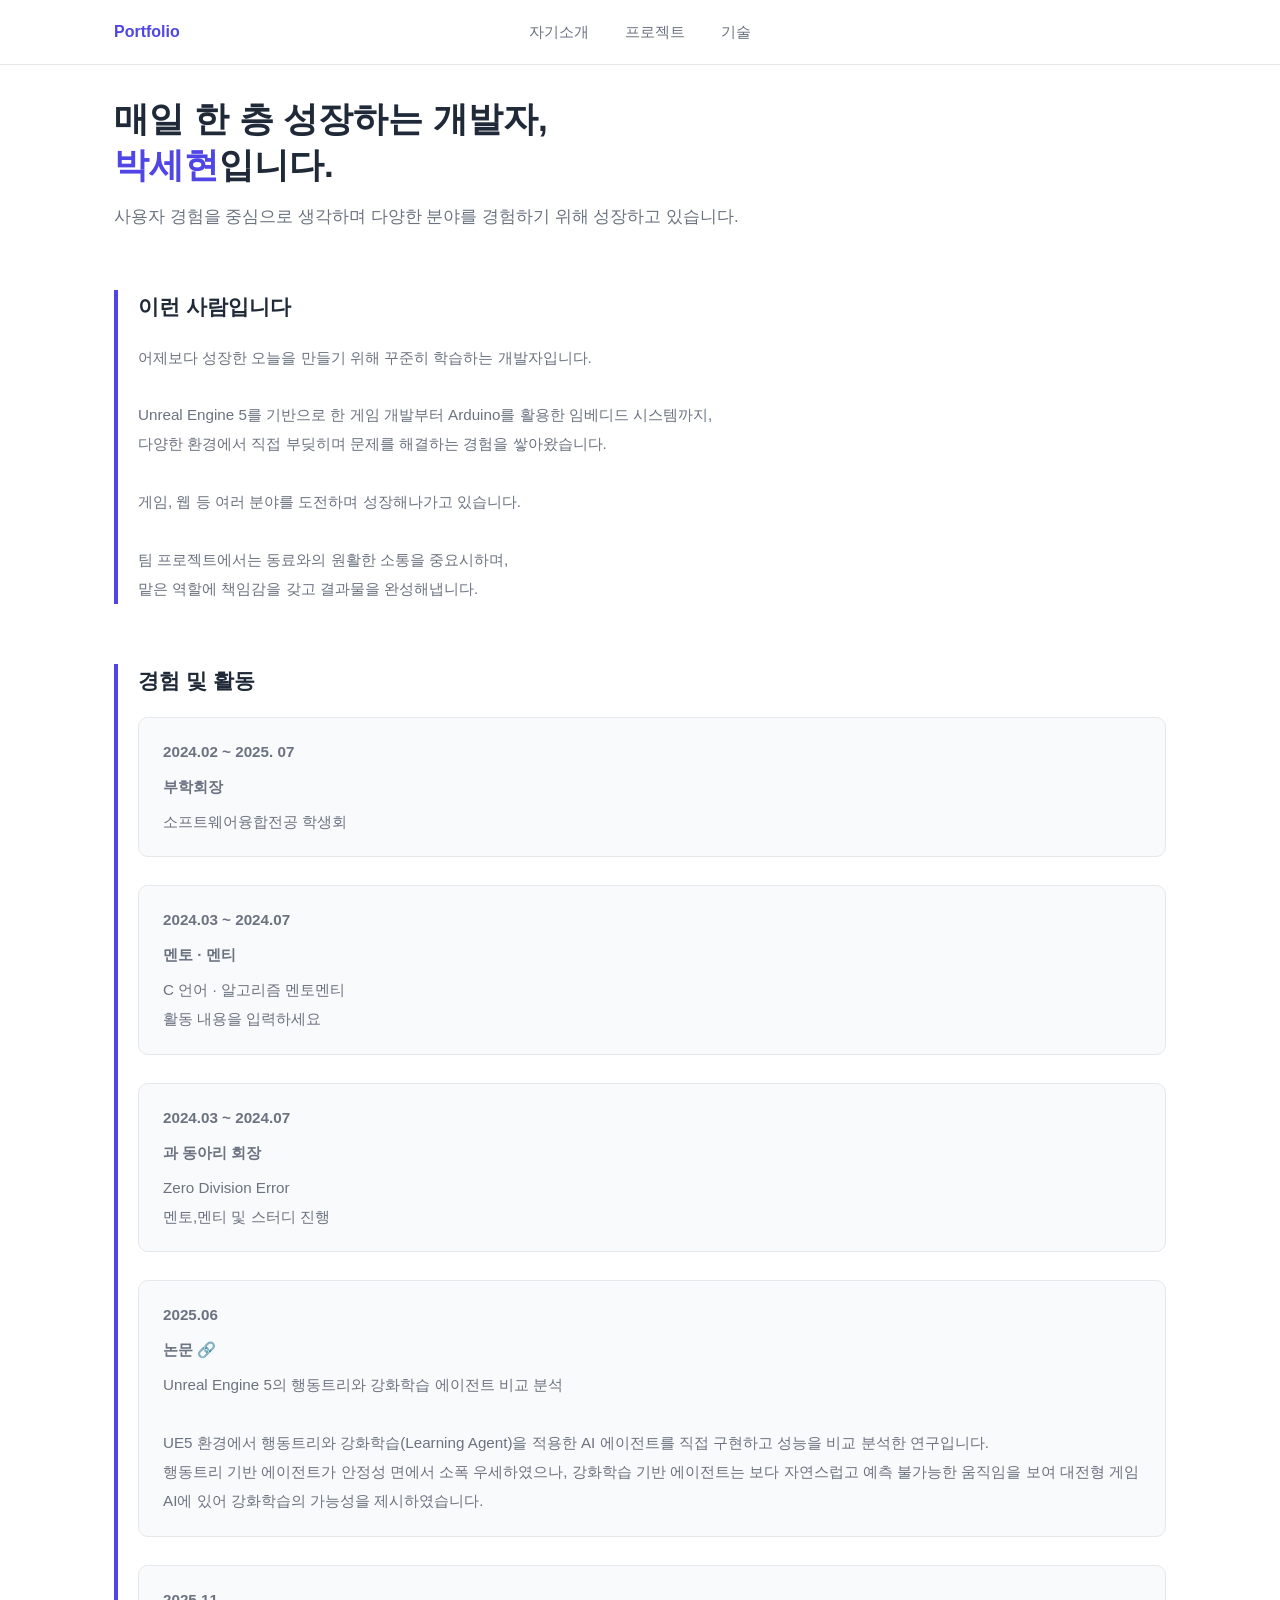
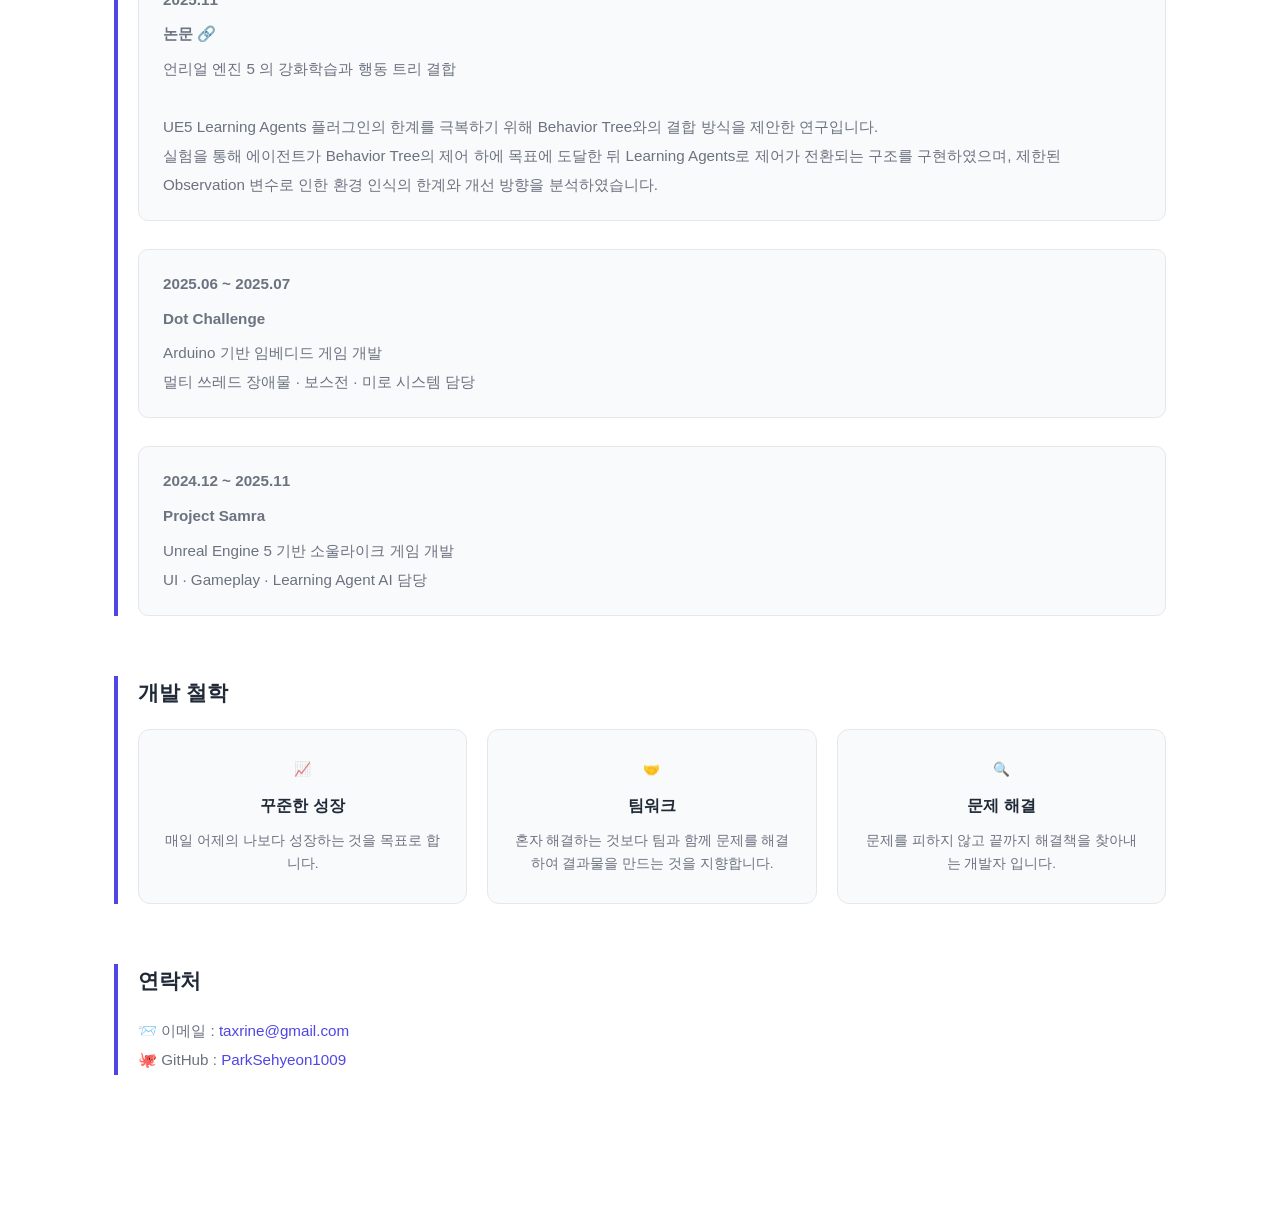
==== html/about.html @ a4ed207d "Add files via upload" ====
<!DOCTYPE html>
<html lang="ko">
<head>
    <meta charset="UTF-8">
    <meta name="viewport" content="width=device-width, initial-scale=1.0">
    <title>자기소개 - Portfolio</title>
    <link rel="stylesheet" href="../css/style.css">
    <link rel="stylesheet" href="../css/about.css">
</head>
<body>

    <!-- 네비게이션 바 -->
    <div id="nav-placeholder"></div>
    <script src="../js/nav.js"></script>

    <!-- 본문 -->
    <main class="page-content">
        <div class="container">

            <!-- 타이틀 -->
            <div class="about-header">
                <h1 class="about-title">매일 한 층 성장하는 개발자,<br><span class="highlight">박세현</span>입니다.</h1>
                <p class="about-subtitle">사용자 경험을 중심으로 생각하며 다양한 분야를 경험하기 위해 성장하고 있습니다.</p>
            </div>

            <!-- 소개 -->
            <div class="about-section">
                <h2>이런 사람입니다</h2>
                <p>
                    어제보다 성장한 오늘을 만들기 위해 꾸준히 학습하는 개발자입니다.<br><br>
                    Unreal Engine 5를 기반으로 한 게임 개발부터 Arduino를 활용한 임베디드 시스템까지,<br>
                    다양한 환경에서 직접 부딪히며 문제를 해결하는 경험을 쌓아왔습니다.<br><br>
                    게임, 웹 등 여러 분야를 도전하며 성장해나가고 있습니다.<br><br>
                    팀 프로젝트에서는 동료와의 원활한 소통을 중요시하며,<br>
                    맡은 역할에 책임감을 갖고 결과물을 완성해냅니다.
                </p>
            </div>

            <!-- 경험 -->
            <div class="about-section">
                <h2>경험 및 활동</h2>
                <div class="timeline">
                    <div class="timeline-item">
                        <p class="timeline-date">2024.02 ~ 2025. 07</p>
                        <p class="timeline-title">부학회장</p>
                        <p class="timeline-desc">소프트웨어융합전공 학생회</p>
                    </div>

                    <div class="timeline-item">
                        <p class="timeline-date">2024.03 ~ 2024.07</p>
                        <p class="timeline-title">멘토 · 멘티</p>
                        <p class="timeline-desc">C 언어 · 알고리즘 멘토멘티<br>활동 내용을 입력하세요</p>
                    </div>

                    <div class="timeline-item">
                        <p class="timeline-date">2024.03 ~ 2024.07</p>
                        <p class="timeline-title">과 동아리 회장</p>
                        <p class="timeline-desc">Zero Division Error<br>멘토,멘티 및 스터디 진행</p>
                    </div>

                    <a href="https://www.dbpia.co.kr/journal/articleDetail?nodeId=NODE12332384" target="_blank" class="timeline-item timeline-link">
                        <p class="timeline-date">2025.06</p>
                        <p class="timeline-title">논문 🔗</p>
                        <p class="timeline-desc">
                            Unreal Engine 5의 행동트리와 강화학습 에이전트 비교 분석<br><br>
                            UE5 환경에서 행동트리와 강화학습(Learning Agent)을 적용한 AI 에이전트를 직접 구현하고 성능을 비교 분석한 연구입니다.<br>
                            행동트리 기반 에이전트가 안정성 면에서 소폭 우세하였으나, 강화학습 기반 에이전트는 보다 자연스럽고 예측 불가능한 움직임을 보여
                            대전형 게임 AI에 있어 강화학습의 가능성을 제시하였습니다.
                        </p>
                    </a>

                    <a href="https://www.dbpia.co.kr/journal/articleDetail?nodeId=NODE12551277" target="_blank" class="timeline-item timeline-link">
                        <p class="timeline-date">2025.11</p>
                        <p class="timeline-title">논문 🔗</p>
                        <p class="timeline-desc">
                            언리얼 엔진 5 의 강화학습과 행동 트리 결합<br><br>
                            UE5 Learning Agents 플러그인의 한계를 극복하기 위해 Behavior Tree와의 결합 방식을 제안한 연구입니다.<br>
                            실험을 통해 에이전트가 Behavior Tree의 제어 하에 목표에 도달한 뒤 Learning Agents로 제어가 전환되는 구조를 구현하였으며,
                            제한된 Observation 변수로 인한 환경 인식의 한계와 개선 방향을 분석하였습니다.
                        </p>
                    </a>

                    <div class="timeline-item">
                        <p class="timeline-date">2025.06 ~ 2025.07</p>
                        <p class="timeline-title">Dot Challenge</p>
                        <p class="timeline-desc">Arduino 기반 임베디드 게임 개발<br>멀티 쓰레드 장애물 · 보스전 · 미로 시스템 담당</p>
                    </div>

                    <div class="timeline-item">
                        <p class="timeline-date">2024.12 ~ 2025.11</p>
                        <p class="timeline-title">Project Samra</p>
                        <p class="timeline-desc">Unreal Engine 5 기반 소울라이크 게임 개발<br>UI · Gameplay · Learning Agent AI 담당</p>
                    </div>

                </div>
            </div>

            <!-- 가치관 -->
            <div class="about-section">
                <h2>개발 철학</h2>
                <div class="philosophy-grid">
                    <div class="philosophy-card">
                        <p class="philosophy-icon">📈</p>
                        <h3>꾸준한 성장</h3>
                        <p>매일 어제의 나보다 성장하는 것을 목표로 합니다.</p>
                    </div>
                    <div class="philosophy-card">
                        <p class="philosophy-icon">🤝</p>
                        <h3>팀워크</h3>
                        <p>혼자 해결하는 것보다 팀과 함께 문제를 해결하여 결과물을 만드는 것을 지향합니다.</p>
                    </div>
                    <div class="philosophy-card">
                        <p class="philosophy-icon">🔍</p>
                        <h3>문제 해결</h3>
                        <p>문제를 피하지 않고 끝까지 해결책을 찾아내는 개발자 입니다.</p>
                    </div>
                </div>
            </div>

            <!-- 연락처 -->
            <div class="about-section">
                <h2>연락처</h2>
                <p>
                    📨 이메일 : <a href="mailto:taxrine@gmail.com">taxrine@gmail.com</a><br>
                    🐙 GitHub : <a href="https://github.com/ParkSehyeon1009?tab=overview&from=2024-12-01&to=2024-12-31" target="_blank">ParkSehyeon1009</a>
                </p>
            </div>

        </div>
    </main>

</body>
</html>
---- css/style.css ----
/* ===== 기본 초기화 ===== */
* {
    margin: 0;
    padding: 0;
    box-sizing: border-box;
}

/* ===== CSS 변수 ===== */
:root {
    --primary: #4f46e5;       /* 포인트 색상 */
    --primary-dark: #3730a3;  /* 버튼 hover 색상 */
    --text: #1f2937;          /* 기본 텍스트 색상 */
    --text-light: #6b7280;    /* 서브 텍스트 색상 */
    --bg: #ffffff;            /* 배경 흰색 */
    --border: #e5e7eb;        /* 테두리 색상 */
}

body {
    font-family: 'Apple SD Gothic Neo', 'Malgun Gothic', sans-serif;
    color: var(--text);
    background-color: var(--bg);
    line-height: 1.6;
}

a {
    text-decoration: none;
    color: inherit;
}

ul {
    list-style: none;
}

/* ===== 로고 ===== */
.logo a {
    color: #4f46e5;
    font-weight: bold;
}

/* ===== 공통 레이아웃 ===== */
.container {
    max-width: 1100px;
    margin: 0 auto;
    padding: 0 24px;
}

/* ===== 네비게이션 바 ===== */
.header {
    position: fixed;
    top: 0;
    left: 0;
    right: 0;
    z-index: 100;
    background: rgba(255, 255, 255, 0.95);
    backdrop-filter: blur(8px);
    border-bottom: 1px solid var(--border);
}

.header .container {
    position: relative;
    display: flex;
    align-items: center;
    justify-content: space-between;
    height: 64px;
}

/* 메뉴를 헤더 정중앙에 배치 */
.nav {
    position: absolute;
    left: 50%;
    transform: translateX(-50%);
}

/* 메뉴 리스트 */
.nav-list {
    display: flex;
    gap: 36px;
}

.nav-list a {
    font-size: 0.95rem;
    font-weight: 500;
    color: var(--text-light);
    transition: color 0.2s;
}

.nav-list a:hover {
    color: var(--primary);
}

/* ===== 서브 페이지 공통 (about, project, stack) ===== */
.page-content {
    padding-top: 96px;
    padding-bottom: 80px;
    min-height: 100vh;
}

/* ===== 본문 메인 섹션 ===== */
.hero {
    min-height: 100vh;
    display: flex;
    align-items: center;
    padding-top: 64px;
    background: linear-gradient(135deg, #ede9fe 0%, #e0e7ff 100%);
}

.hero-sub {
    font-size: 1.1rem;
    color: var(--primary);
    font-weight: 600;
    margin-bottom: 12px;
}

.hero-title {
    font-size: 3rem;
    font-weight: 800;
    line-height: 1.2;
    margin-bottom: 20px;
    color: var(--text);
}

.highlight {
    color: var(--primary);
}

/* 버튼 묶음 */
.hero-btns {
    display: flex;
    gap: 12px;
}

.btn {
    display: inline-block;
    padding: 12px 28px;
    border-radius: 8px;
    font-size: 1rem;
    font-weight: 600;
    cursor: pointer;
    transition: all 0.2s;
    border: 2px solid transparent;
}

.btn-primary {
    background-color: var(--primary);
    color: #fff;
}

.btn-primary:hover {
    background-color: var(--primary-dark);
}

.btn-outline {
    border-color: var(--primary);
    color: var(--primary);
}

.btn-outline:hover {
    background-color: var(--primary);
    color: #fff;
}

/* 애니메이션 */
@keyframes fadein {
    from { opacity: 0; }
    to   { opacity: 1; }
}

.hero-email {
    margin-top: 20px;
    font-size: 0.95rem;
    color: #6b7280;
}

.hero-sub   { animation: fadein 0.8s ease both 0s; }
.hero-title { animation: fadein 0.8s ease both 0.6s; }
.hero-btns  { animation: fadein 0.8s ease both 1.2s; }
---- css/about.css ----
/* ===== 자기소개 페이지 (about.html) ===== */

/* 타이틀 */
.about-header {
    margin-bottom: 60px;
}

.about-title {
    font-size: 2.2rem;
    font-weight: 800;
    line-height: 1.3;
    margin-bottom: 16px;
}

.highlight {
    color: #4f46e5;
}

.about-subtitle {
    font-size: 1.05rem;
    color: #6b7280;
}

/* 섹션 공통 */
.about-section {
    margin-bottom: 60px;
    padding-left: 20px;
    border-left: 4px solid #4f46e5;
}

.about-section h2 {
    font-size: 1.3rem;
    font-weight: 700;
    margin-bottom: 20px;
    color: #1f2937;
}

.about-section p {
    color: #6b7280;
    line-height: 1.9;
    font-size: 0.95rem;
}

.about-section a {
    color: #4f46e5;
    font-weight: 500;
}

.about-section a:hover {
    text-decoration: underline;
}

/* 타임라인 */
.timeline {
    display: flex;
    flex-direction: column;
    gap: 28px;
}

.timeline-item {
    background: #f9fafb;
    border-radius: 10px;
    padding: 20px 24px;
    border: 1px solid #e5e7eb;
}

/* 클릭 가능한 논문 카드 */
.timeline-link {
    display: block;
    text-decoration: none;
    color: inherit;
    cursor: pointer;
}

.timeline-link:hover {
    border-color: #4f46e5;
    background: #ede9fe;
    transform: translateY(-2px);
    box-shadow: 0 4px 16px rgba(79, 70, 229, 0.15);
    transition: all 0.2s;
}

.timeline-date {
    font-size: 0.8rem;
    color: #4f46e5;
    font-weight: 600;
    margin-bottom: 6px;
}

.timeline-title {
    font-size: 1rem;
    font-weight: 700;
    color: #1f2937;
    margin-bottom: 6px;
}

.timeline-desc {
    font-size: 0.85rem;
    color: #6b7280;
    line-height: 1.7;
}

/* 개발 철학 카드 */
.philosophy-grid {
    display: grid;
    grid-template-columns: repeat(3, 1fr);
    gap: 20px;
}

.philosophy-card {
    background: #f9fafb;
    border-radius: 12px;
    padding: 28px 24px;
    border: 1px solid #e5e7eb;
    text-align: center;
    transition: box-shadow 0.2s, transform 0.2s;
}

.philosophy-card:hover {
    box-shadow: 0 4px 20px rgba(0, 0, 0, 0.08);
    transform: translateY(-2px);
}

.philosophy-icon {
    font-size: 2rem;
    margin-bottom: 12px;
}

.philosophy-card h3 {
    font-size: 1rem;
    font-weight: 700;
    margin-bottom: 10px;
    color: #1f2937;
}

.philosophy-card p {
    font-size: 0.85rem;
    color: #6b7280;
    line-height: 1.7;
}
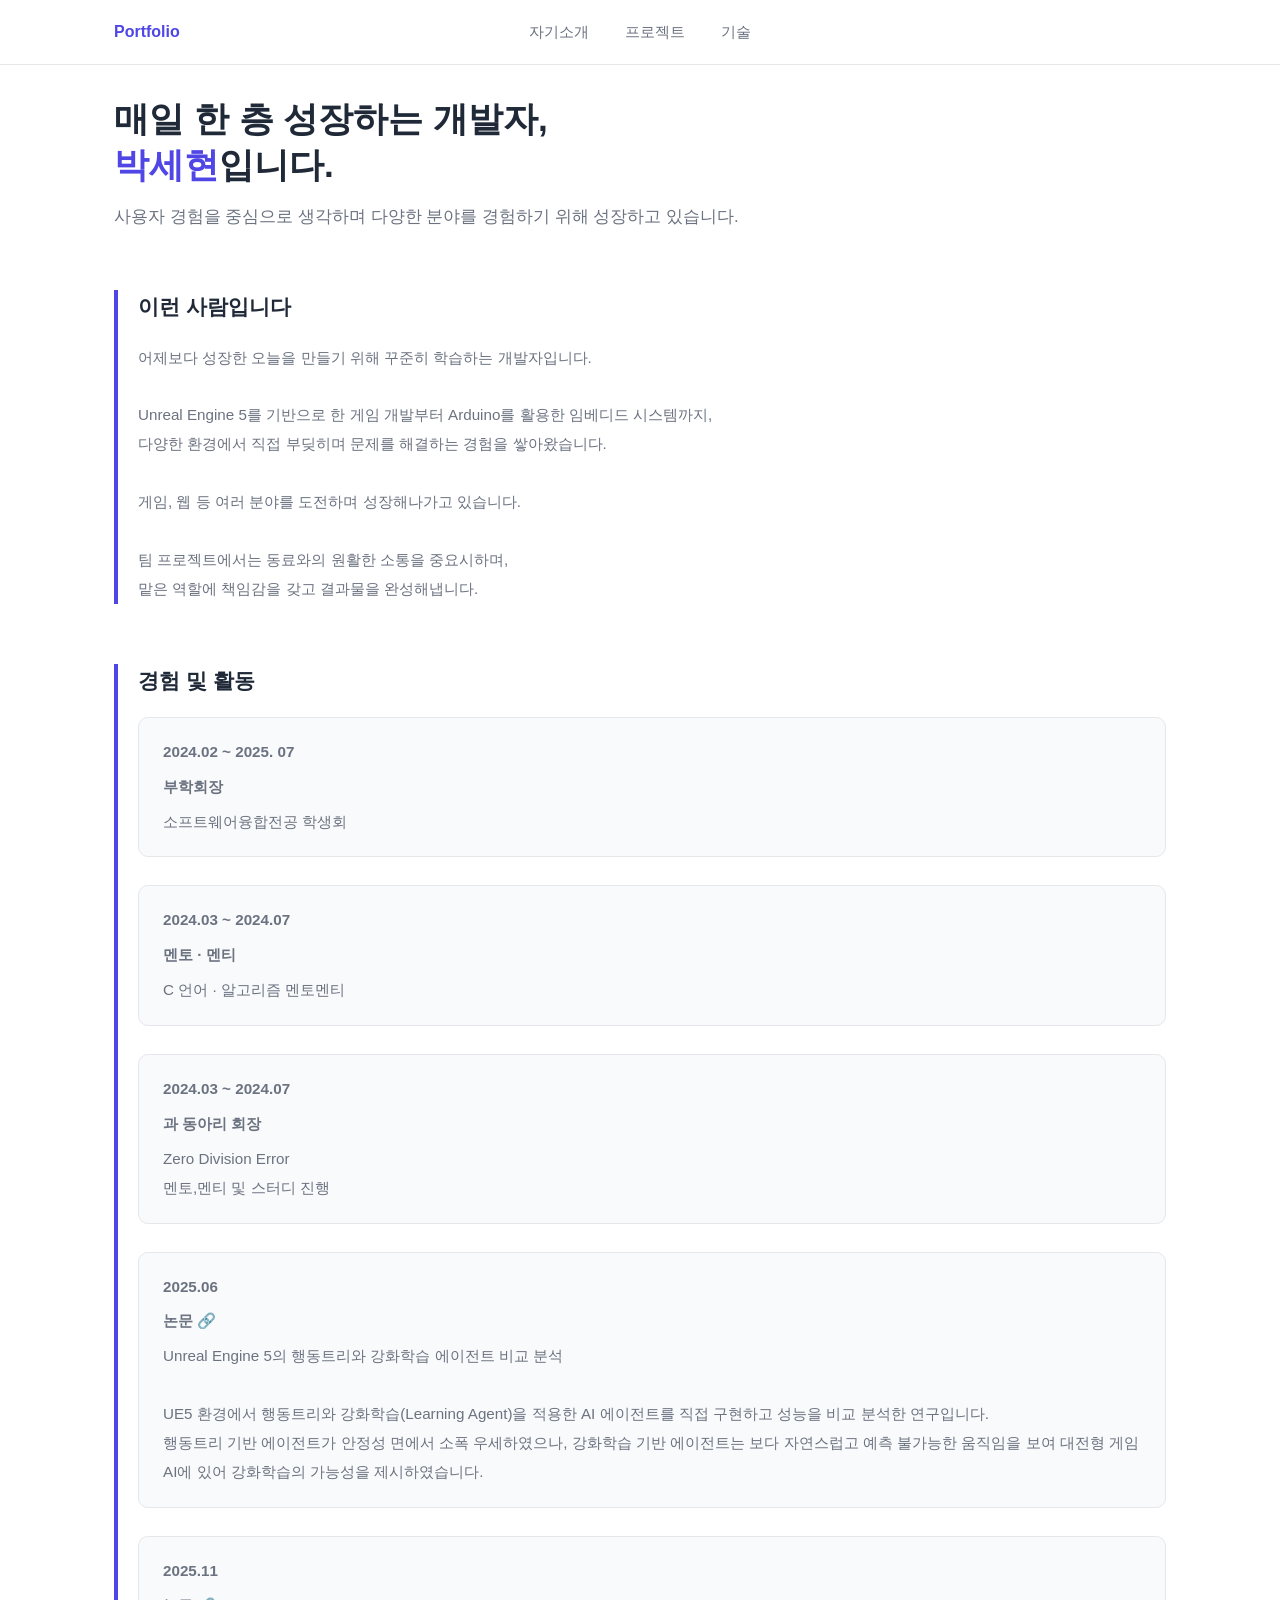
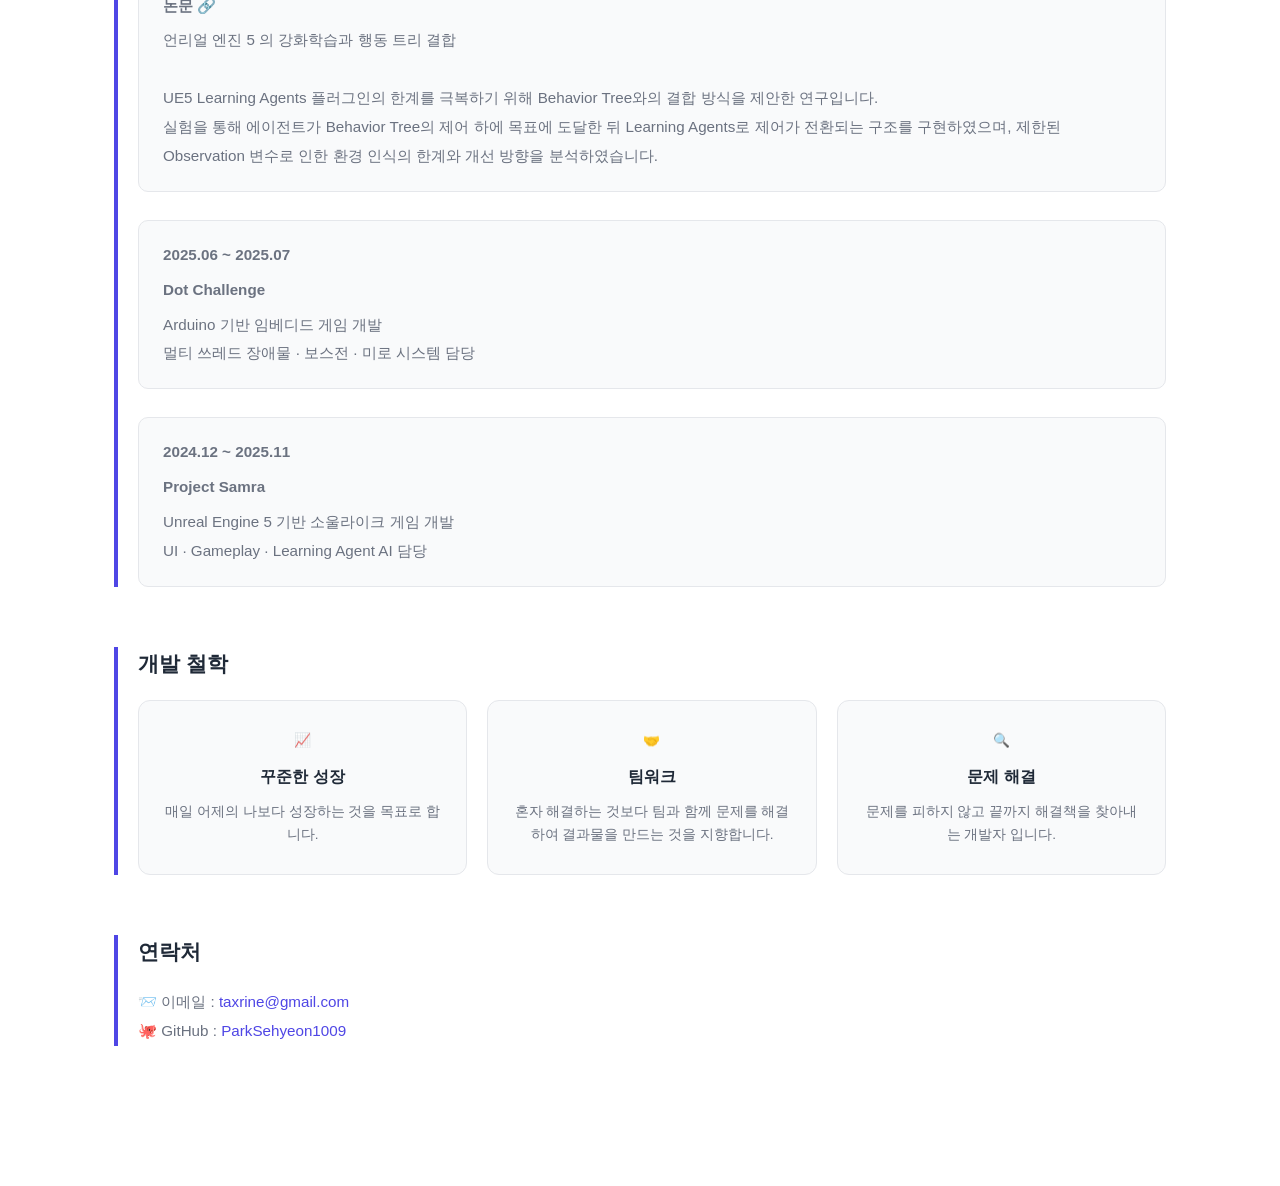
==== commit 96933f2d: "Update about.html" ====
--- a/html/about.html
+++ b/html/about.html
@@ -49,7 +49,7 @@
                     <div class="timeline-item">
                         <p class="timeline-date">2024.03 ~ 2024.07</p>
                         <p class="timeline-title">멘토 · 멘티</p>
-                        <p class="timeline-desc">C 언어 · 알고리즘 멘토멘티<br>활동 내용을 입력하세요</p>
+                        <p class="timeline-desc">C 언어 · 알고리즘 멘토멘티</p>
                     </div>
 
                     <div class="timeline-item">
